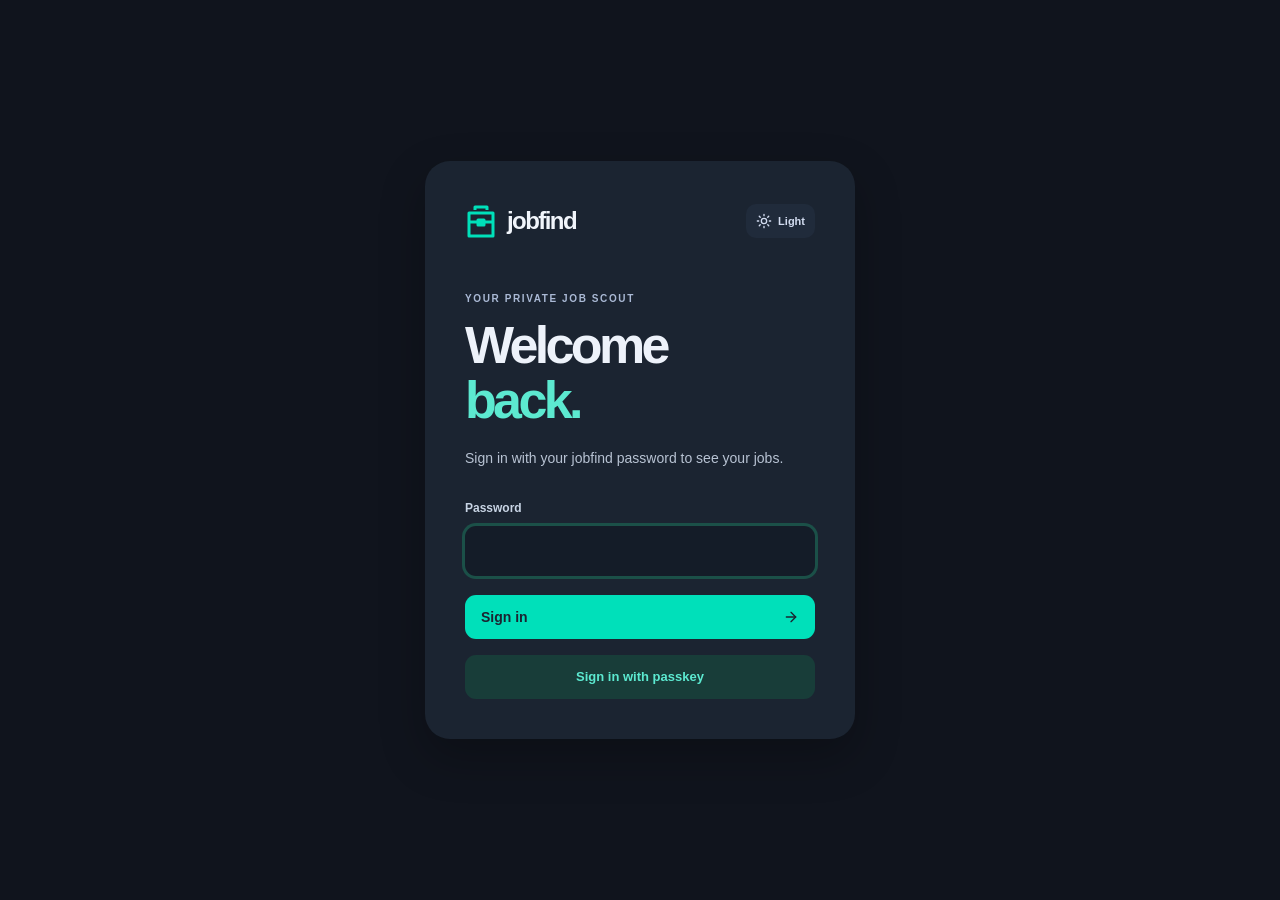
==== login.html @ 44ad1376 "Make passkey setup explicit, preserve autofill and surface errors" ====
<!doctype html>
<html lang="de" data-theme="dark">
<head><meta charset="utf-8"><meta name="viewport" content="width=device-width, initial-scale=1"><meta name="theme-color" content="#10141d"><meta name="robots" content="noindex,nofollow"><meta name="apple-mobile-web-app-title" content="jobfind"><title>jobfind · Anmelden</title><link rel="icon" href="/favicon.svg" type="image/svg+xml"><script src="/assets/i18n.js?v=4"></script><script src="/assets/theme.js?v=2"></script><link rel="stylesheet" href="/assets/styles.css"><link rel="stylesheet" href="/assets/local.css"><script defer src="/assets/login.js?v=2"></script></head>
<body class="login-page">
  <main class="login-card">
<div class="login-top"><div class="brand"><span class="brand-symbol" aria-hidden="true"></span><span class="brand-name">jobfind</span></div><button class="theme-toggle" type="button" data-theme-toggle aria-label="Helles Design einschalten" aria-pressed="true"><svg class="lucide-icon icon-moon" viewBox="0 0 24 24" aria-hidden="true"><path d="M20.985 12.486a9 9 0 1 1-9.473-9.472c.405-.022.617.46.402.803a6 6 0 0 0 8.268 8.268c.344-.215.825-.004.803.401"/></svg><svg class="lucide-icon icon-sun" viewBox="0 0 24 24" aria-hidden="true"><circle cx="12" cy="12" r="4"/><path d="M12 2v2M12 20v2m-7.07-17.07 1.41 1.41m11.32 11.32 1.41 1.41M2 12h2m16 0h2M6.34 17.66l-1.41 1.41m14.14-14.14-1.41 1.41"/></svg><span class="theme-label">Hell</span></button></div>
    <p class="eyebrow">DEIN PRIVATER JOB-SCOUT</p>
    <h1>Willkommen<br><em>zurück.</em></h1>
    <p class="login-intro">Melde dich mit deinem jobfind-Passwort an, um deine Stellen zu sehen.</p>
    <form action="/login" method="post">
      <label for="password">Passwort</label>
      <input id="password" name="password" type="password" autocomplete="current-password" required autofocus>
      <p id="login-error" class="login-error" role="alert" hidden>Das Passwort war nicht richtig.</p>
      <button class="button-primary" type="submit">Anmelden <svg class="lucide-icon" viewBox="0 0 24 24" aria-hidden="true"><path d="M5 12h14"/><path d="m12 5 7 7-7 7"/></svg></button>
    </form>
    <button id="passkey-login" class="button-secondary passkey-login" type="button" hidden>Mit Passkey anmelden</button>
    <p id="passkey-login-status" class="passkeys-status" role="status" aria-live="polite"></p>
    <script defer src="/assets/passkeys.js?v=2"></script>
  </main>
</body></html>
---- assets/styles.css ----
:root{
  color-scheme:light;
  --ink:#16243b;--muted:#647285;--subtle:#8996a5;
  --accent:#00e0ba;--accent-ink:#00e0ba;--accent-soft:#dcf8f2;--brand-ink:#011e58;
  --tag-purple:#91008d;--tag-pink:#ff3483;--tag-yellow:#ffcf00;
  --line:#e2e9eb;--paper:#f5f8f6;--white:#fff;
  font-family:-apple-system,BlinkMacSystemFont,"Segoe UI",sans-serif;
  font-synthesis:none;
}
*{box-sizing:border-box}
*,*::before,*::after{border:0!important}
html{scroll-behavior:smooth}
body{margin:0;background:var(--paper);color:var(--ink);-webkit-font-smoothing:antialiased}
body:not(.login-page){padding-top:78px}
button,input,select{font:inherit}
button{cursor:pointer}
a{color:inherit}
[hidden]{display:none!important}
.visually-hidden{position:absolute;width:1px;height:1px;padding:0;margin:-1px;overflow:hidden;clip:rect(0,0,0,0);white-space:nowrap;border:0}
:focus-visible{outline:3px solid var(--accent);outline-offset:3px}
.lucide-icon{display:block;width:20px;height:20px;flex:0 0 auto;fill:none;stroke:currentColor;stroke-width:2;stroke-linecap:round;stroke-linejoin:round}

.site-header{position:fixed;z-index:20;inset:0 0 auto;background:#fff;border-bottom:1px solid #eceef3}
.header-inner{width:min(100% - 48px,944px);height:78px;margin:auto;display:grid;grid-template-columns:1fr auto 1fr;align-items:center;gap:25px}
.brand{display:inline-flex;align-items:center;gap:10px;width:max-content;font-size:24px;letter-spacing:-.065em;font-weight:700;text-decoration:none;color:var(--brand-ink)}
.brand-symbol{display:block;width:32px;height:40px;flex:0 0 auto;background:var(--accent);-webkit-mask-image:url("/assets/brand-mark.svg");mask-image:url("/assets/brand-mark.svg");-webkit-mask-repeat:no-repeat;mask-repeat:no-repeat;-webkit-mask-size:contain;mask-size:contain;-webkit-mask-position:center;mask-position:center}
.top-nav{height:100%;display:flex;align-items:stretch;gap:33px}
.top-nav button{position:relative;appearance:none;display:flex;align-items:center;gap:6px;padding:2px 4px 0;background:transparent;color:#505967;font-size:14px;font-weight:620;white-space:nowrap;transition:color .18s}
.top-nav button::after{content:"";position:absolute;right:4px;bottom:0;left:4px;height:3px;background:var(--accent);transform:scaleX(0);transition:transform .18s}
.top-nav button:hover{color:var(--accent-ink)}
.top-nav button.active{color:var(--accent-ink)}
.top-nav button.active::after{transform:scaleX(1)}
.nav-count{min-width:18px;height:18px;padding:0 5px;border-radius:99px;background:var(--accent-soft);color:var(--accent-ink);display:grid;place-items:center;font-size:10px}
.header-job-count{align-self:center;margin-left:2px;padding:6px 10px;border-radius:99px;background:var(--accent-soft);color:var(--accent-ink);font-size:11px;font-weight:700;white-space:nowrap}
.header-actions{justify-self:end;display:flex;align-items:center;gap:16px}
.header-info-content{display:flex;align-items:center;gap:inherit}
.header-info-toggle{display:none;align-items:center;justify-content:center;width:44px;height:44px;padding:0;border-radius:12px;background:transparent;color:var(--muted);transition:transform .16s ease-out,background .18s}
.header-info-toggle:active{transform:scale(.97)}
@media(hover:hover) and (pointer:fine){.header-info-toggle:hover{background:var(--accent-soft);color:var(--accent-ink)}}
.header-updated{color:#758295;font-size:11px;font-weight:600;white-space:nowrap}
.header-actions form{margin:0}
.theme-toggle{appearance:none;display:inline-flex;align-items:center;justify-content:center;gap:6px;min-height:34px;padding:0 10px;border:1px solid var(--line);border-radius:10px;background:var(--white);color:#59667a;font-size:11px;font-weight:700;white-space:nowrap;cursor:pointer;transition:background .18s,border-color .18s,color .18s}
.theme-toggle:hover{background:#e0faf4;border-color:#83dacb;color:var(--accent-ink)}
.theme-toggle svg{width:16px;height:16px}
.theme-toggle .icon-sun{display:none}
[data-theme="dark"] .theme-toggle .icon-moon{display:none}
[data-theme="dark"] .theme-toggle .icon-sun{display:block}
.logout-button{appearance:none;border:0;background:transparent;color:#6f7b8d;font-size:11px;font-weight:650;cursor:pointer;padding:7px 0}
.logout-button:hover{color:var(--accent-ink)}
.logout-button:focus-visible{outline:2px solid var(--accent);outline-offset:3px;border-radius:2px}

.main-content{width:min(100% - 48px,944px);margin:auto;padding:32px 0 70px}
.search-section{margin-bottom:44px}
.saved-export{margin-top:18px;display:flex;align-items:center;flex-wrap:wrap;gap:10px 16px}
.saved-export button{min-height:44px;padding:10px 16px;background:var(--accent-soft);color:var(--ink);font-size:12px}
.saved-export button:disabled{opacity:.55;cursor:not-allowed}
.saved-export p{margin:0;color:var(--muted);font-size:12px;line-height:1.5;max-width:480px}
.search-line{display:flex;align-items:center;gap:16px}
.search-line .header-job-count{height:55px;flex:0 0 auto;display:inline-flex;align-items:center;justify-content:center;margin:0;padding:0 18px;border-radius:30px;background:var(--accent);color:#1b2431;font-size:16px}
.search-field{width:min(100%,540px);min-width:0;max-width:540px;flex:0 1 540px;height:55px;display:flex;align-items:center;gap:12px;background:#fff;border:1px solid #edf0f5;border-radius:30px;padding:0 19px 0 23px;transition:border-color .18s,box-shadow .18s}
.search-field:focus-within{border-color:#5ed7c1;box-shadow:0 0 0 3px #dbf8f2}
.search-field input{min-width:0;flex:1;border:0;outline:0;background:transparent;color:var(--ink);font-size:14px}
.search-field input::placeholder{color:#9aa3b0}
.search-field svg{width:19px;height:19px;stroke:#8b94a2}
.filter-panel{position:relative;z-index:5;flex:0 0 auto;margin-left:auto}
.filter-panel summary{height:52px;display:flex;align-items:center;justify-content:center;gap:9px;min-width:103px;padding:0 17px;list-style:none;background:#fff;border:1px solid #eef0f5;border-radius:28px;font-size:13px;font-weight:650;user-select:none;transition:border-color .18s,background .18s}
.filter-panel summary::-webkit-details-marker{display:none}
.filter-panel summary:hover{background:#effbf8;border-color:#b4e9df}
.filter-panel summary svg{width:16px;height:16px}
#filter-badge{width:7px;height:7px;border-radius:50%;background:var(--accent)}
.filter-content{position:absolute;right:0;top:62px;width:285px;display:grid;gap:14px;padding:20px;background:#fff;border:1px solid var(--line);border-radius:19px;box-shadow:0 18px 48px rgba(28,42,77,.12)}
.filter-content label{display:grid;gap:7px;color:#616c7b;font-size:11px;font-weight:690}
.filter-content select{height:40px;width:100%;padding:0 10px;background:#f8f9fc;border:1px solid #e5e8f0;border-radius:9px;color:var(--ink);font-size:13px}
.run-note{margin:16px 0 0;color:#a36d3d;font-size:12px;line-height:1.5}

.jobs-grid{display:grid;grid-template-columns:repeat(2,minmax(0,1fr));gap:22px}
@media(min-width:1500px){.header-inner{width:min(100% - 64px,1428px)}.main-content{width:min(100% - 64px,1428px)}.jobs-grid{grid-template-columns:repeat(3,minmax(0,1fr))}}
.job-card{display:flex;flex-direction:column;min-width:0;min-height:415px;padding:28px 29px 25px;background:#fff;border:1px solid #f0f1f5;border-radius:24px;box-shadow:0 2px 5px rgba(45,57,83,.015);cursor:pointer;transition:transform .18s,box-shadow .18s,background-color .18s,border-color .18s}
.job-card:hover{transform:translateY(-2px);border-color:#dfe5f2;box-shadow:0 12px 34px rgba(45,58,92,.07)}
.card-top{display:flex;align-items:center;gap:13px;min-width:0}
.company-mark{width:76px;height:48px;flex:0 0 auto;display:grid;place-items:center;overflow:visible;padding:0;border:0;border-radius:0;background:transparent}
.company-mark img{display:block;width:auto;height:auto;max-width:48px;max-height:40px;object-fit:contain}
.company-mark[data-logo-shape="wide"] img{max-width:72px;max-height:32px}
.company-mark[data-logo-shape="tall"] img{max-width:34px;max-height:42px}
.company-mark[data-logo-mode="alpha"] img{filter:url(#logo-neon-alpha)}
.company-mark[data-logo-mode="dark"] img{filter:url(#logo-neon-dark)}
.company-mark[data-logo-mode="light"] img{filter:url(#logo-neon-light)}
.company-mark[data-logo-mode="tone"] img{filter:url(#logo-neon-tone)}
.company-mark img.logo-dark{display:none}
[data-theme="dark"] .company-mark img.logo-light{display:none}
[data-theme="dark"] .company-mark img.logo-dark{display:block}
.company-mark.is-fallback{padding:0;border-color:transparent;background:transparent;color:var(--accent)}
.company-mark.is-fallback svg{width:25px;height:25px;stroke-width:1.6}
.company-identity{min-width:0;flex:1}
.company-name{margin:0 0 4px;color:#2c3542;font-size:15px;font-weight:690;white-space:nowrap;overflow:hidden;text-overflow:ellipsis}
.company-location{margin:0;color:#87909e;font-size:12px;white-space:nowrap;overflow:hidden;text-overflow:ellipsis}
.save-button{align-self:start;width:35px;height:35px;flex:0 0 auto;display:grid;place-items:center;border:0;border-radius:9px;background:transparent;color:#929aa7;transition:color .18s,background .18s}
.save-button:hover{color:var(--accent-ink);background:#dbf9f2}
.save-button.is-saved{color:var(--accent)}
.save-button svg{width:19px;height:19px;stroke-width:1.8}
.save-button.is-saved svg{fill:var(--accent)}
.card-actions{display:flex;align-self:start;gap:2px;flex:0 0 auto}
.card-top{column-gap:10px}
.card-top .company-mark{width:48px}
.card-top .company-mark[data-logo-shape="wide"] img{max-width:48px}
.card-actions .save-button{width:36px;height:40px}
.save-button.delete-button:hover{color:#b42335;background:#fdecef}
.card-actions button:disabled{opacity:.5;cursor:not-allowed}
.offline-state{margin:0 0 20px;padding:11px 15px;border:1px solid var(--line);border-radius:12px;background:var(--white);color:var(--muted);font-size:12px;line-height:1.5}
.offline-state.is-offline{border-color:var(--accent);color:var(--ink)}
.is-offline a[target="_blank"]{opacity:.55;cursor:not-allowed;text-decoration:none}
.is-offline .dialog-actions button:disabled,.is-offline .dialog-save:disabled{opacity:.5;cursor:not-allowed}
.deletion-notice{position:fixed;z-index:30;bottom:20px;left:50%;transform:translateX(-50%);width:min(600px,calc(100% - 32px));display:flex;align-items:center;gap:16px;padding:16px 20px;border-radius:16px;background:var(--white);color:var(--ink);box-shadow:0 8px 40px #0003}
.deletion-notice p{margin:0;flex:1;min-width:0;font-size:13px;line-height:1.5;overflow-wrap:anywhere}
.deletion-notice button{flex:0 0 auto;min-height:44px;padding:0 12px;border-radius:10px;background:var(--accent);color:#1b2431;font-size:13px;font-weight:700}
.deletion-notice button:disabled{opacity:.5;cursor:wait}
body:has(.deletion-notice:not([hidden])) .main-content{padding-bottom:180px}
[data-theme="dark"] .save-button.delete-button:hover{color:#ffafa6;background:#4b2630}
@media(pointer:coarse){.card-actions .save-button{width:44px;height:44px}}
.feedback-dialog{width:min(540px,calc(100% - 28px));padding:28px;background:var(--white)}
.feedback-eyebrow{margin:0 0 10px;font-size:12px;color:var(--muted)}
.feedback-dialog h2{margin:0 0 10px;font-size:28px;letter-spacing:-.03em}
.feedback-job{margin:0 0 12px;color:var(--ink);font-size:14px;line-height:1.5;overflow-wrap:anywhere}
#feedback-description{color:var(--muted);font-size:14px;line-height:1.6;margin:0 0 24px}
.feedback-reasons{display:flex;flex-wrap:wrap;gap:8px;padding:0;margin:0 0 24px}
.feedback-reasons legend{margin-bottom:12px;font-size:13px;font-weight:700}
.feedback-reasons legend span,.feedback-note-label span{font-weight:400;color:var(--muted)}
.feedback-reasons label{position:relative;cursor:pointer}
.feedback-reasons input{position:absolute;opacity:0;width:1px;height:1px}
.feedback-reasons label span{display:flex;align-items:center;min-height:40px;padding:8px 13px;border-radius:99px;background:var(--paper);color:var(--ink);font-size:13px}
.feedback-reasons input:checked+span{background:var(--accent);color:#1b2431;font-weight:700}
.feedback-reasons input:focus-visible+span{outline:3px solid var(--accent);outline-offset:3px}
.feedback-note-label{display:flex;justify-content:space-between;gap:8px;font-size:13px;margin-bottom:10px}
#feedback-note{display:block;width:100%;resize:vertical;min-height:90px;max-height:220px;padding:13px;border-radius:12px;background:var(--paper);color:var(--ink);font:inherit;font-size:14px;line-height:1.5}
#feedback-note::placeholder{color:var(--muted)}
.feedback-actions{display:flex;justify-content:flex-end;flex-wrap:wrap;gap:10px;margin-top:24px}
.feedback-actions button:disabled{opacity:.5;cursor:wait}
.feedback-error{color:var(--tag-pink);font-size:13px;line-height:1.5}
@media(max-width:430px){.feedback-dialog{padding:22px}.feedback-actions>*{flex:1 1 auto}.card-top{flex-wrap:wrap}.card-top .company-identity{flex-basis:calc(100% - 60px)}.card-actions{margin-left:auto}}
.card-title{min-height:2.44em;margin:29px 0 12px;color:#242c39;font-size:22px;line-height:1.22;letter-spacing:-.045em;font-weight:705;overflow-wrap:anywhere}
.match-line{display:flex;align-items:center;gap:7px;margin:0 0 15px;color:var(--accent-ink);font-size:13px;font-weight:700}
.match-symbol{display:inline-flex;align-items:center}
.match-symbol svg{width:16px;height:16px}
.card-chips{display:flex;flex-wrap:wrap;gap:7px;margin-bottom:16px}
.chip{display:inline-flex;align-items:center;max-width:100%;min-height:25px;padding:4px 9px;border-radius:99px;background:#eef0f3;color:#6e7682;font-size:11px;line-height:1.2;font-weight:590;overflow-wrap:anywhere}
.chip.priority{background:var(--tag-purple);color:#fff}
.chip.flexible{background:var(--tag-pink);color:#fff}
.chip.caution{background:var(--tag-yellow);color:#1b2431}
.card-fit{margin:6px 0 18px;color:#5e6876;font-size:14px;line-height:1.7;white-space:pre-wrap;overflow-wrap:anywhere}
.card-bottom{display:flex;align-items:center;gap:13px;margin-top:auto;padding-top:13px}
.card-cta{display:inline-flex;align-items:center;justify-content:center;gap:7px;min-height:42px;padding:0 17px;border-radius:24px;background:var(--accent);color:#1b2431;font-size:12px;font-weight:700;text-decoration:none;white-space:nowrap;transition:background .18s,transform .18s}
.card-cta svg{width:14px;height:14px}
.card-cta:hover{background:#00c5a4;transform:translateY(-1px)}
.detail-button{padding:8px 2px;border:0;background:transparent;color:var(--accent-ink);font-size:12px;font-weight:680}
.detail-button:hover{text-decoration:underline;text-underline-offset:3px}
.card-date{margin-left:auto;color:#8d96a2;font-size:11px;white-space:nowrap}
.empty-state{padding:80px 20px;text-align:center;background:#fff;border:1px solid #edf0f5;border-radius:22px}
.empty-symbol{display:flex;justify-content:center;margin-bottom:13px;color:var(--accent-ink)}
.empty-symbol svg{width:32px;height:32px}
.empty-state h2{margin:0 0 8px;font-size:23px;letter-spacing:-.04em}
.empty-state p{margin:0;color:var(--muted);font-size:13px}

dialog{width:min(1120px,calc(100% - 28px));max-height:calc(100vh - 24px);max-height:calc(100dvh - 24px);overflow-y:auto;padding:0;background:#fff;color:var(--ink);border:1px solid #e2e7f0;border-radius:24px;box-shadow:0 30px 90px rgba(21,31,62,.23)}
dialog::backdrop{background:rgba(24,33,57,.45);backdrop-filter:blur(3px)}
.dialog-topbar{position:sticky;top:0;z-index:1;display:flex;justify-content:flex-end;gap:8px;min-height:50px;padding:14px 18px 0;background:#fff}
.dialog-topbar form{margin:0}
.dialog-topbar .save-button{align-self:auto;width:36px;height:36px;flex:0 0 auto;border-radius:999px}
.dialog-topbar .save-button:focus-visible{outline:0;background:#edf0f3}
.dialog-close{width:36px;height:36px;display:grid;place-items:center;padding:0;border:0;border-radius:999px;background:transparent;color:#626b79;cursor:pointer}
.dialog-close:hover,.dialog-close:focus-visible{outline:0;background:#edf0f3}
.dialog-close svg{width:18px;height:18px}
.dialog-content{padding:6px 36px 28px}
.dialog-content h2{margin:0 0 8px;font-size:34px;line-height:1.15;letter-spacing:-.05em;overflow-wrap:anywhere}
.dialog-company{margin:0 0 16px;color:#6f7987;font-size:16px}
.dialog-meta{display:flex;flex-wrap:wrap;gap:7px;margin-bottom:10px}
.dialog-sections{display:grid;grid-template-columns:repeat(2,minmax(0,1fr));column-gap:32px}
.dialog-section-column{min-width:0}
.dialog-section{min-width:0;padding:14px 0;border-top:1px solid var(--line)}
.dialog-section h3{margin:0 0 9px;color:var(--accent-ink);font-size:11px;font-weight:740;letter-spacing:.07em;text-transform:uppercase}
.dialog-section p{margin:0;color:#4b5665;font-size:14px;line-height:1.65;white-space:pre-wrap}
.company-profile{margin:16px 0 12px;padding:20px 22px;border-radius:16px;background:var(--paper)}
.company-profile h4{margin:16px 0 6px;color:var(--ink);font-size:13px;font-weight:700}
.company-profile-source{display:inline-flex;align-items:center;gap:6px;max-width:100%;margin-top:14px;color:var(--muted);font-size:12px;line-height:1.5;text-underline-offset:3px}
.company-profile-source svg{width:13px;height:13px}
.company-profile-source:hover{color:var(--accent-ink)}
.company-profile .company-profile-pending{color:var(--muted)}
.dialog-actions{display:flex;flex-wrap:wrap;gap:9px;padding-top:16px;border-top:1px solid var(--line)}
.dialog-actions .button-primary,.dialog-actions .button-secondary{border-radius:999px}
.button-primary,.button-secondary{display:inline-flex;align-items:center;justify-content:center;gap:8px;min-height:44px;padding:0 16px;border-radius:11px;font-size:13px;font-weight:690;text-decoration:none}
.button-primary svg{width:16px;height:16px}
.button-primary{border:1px solid var(--accent);background:var(--accent);color:#1b2431}.button-primary:hover{background:#00c5a4}
.button-secondary{border:1px solid #a6e8dc;background:#fff;color:var(--accent-ink)}.button-secondary:hover{background:#e8faf6}

.login-page{min-height:100vh;display:grid;place-items:center;padding:24px;background:var(--paper)}
.login-card{width:min(100%,430px);padding:40px;background:#fff;border:1px solid var(--line);border-radius:25px;box-shadow:0 18px 45px rgba(40,52,92,.07)}
.login-top{display:flex;align-items:center;justify-content:space-between;gap:12px;margin-bottom:52px}
.login-card .brand{margin:0}
.login-card .eyebrow{margin:0 0 14px;color:#8090ad;font-size:10px;font-weight:760;letter-spacing:.16em}
.login-card h1{margin:0;font-size:52px;line-height:1.05;letter-spacing:-.07em}
.login-card h1 em{color:var(--accent-ink);font-style:normal}
.login-intro{margin:20px 0 31px;color:var(--muted);font-size:14px;line-height:1.6}
.login-card form{display:grid;gap:11px}
.login-card label{font-size:12px;font-weight:690;color:#586374}
.login-card input{height:50px;padding:0 14px;border:1px solid #dfe5f0;border-radius:11px;background:#fafbfe;color:var(--ink);outline:0}
.login-card input:focus{border-color:#5ed7c1;box-shadow:0 0 0 3px #dbf8f2}
.login-card .button-primary{width:100%;justify-content:space-between;margin-top:8px;font-size:14px}
.login-error{margin:0;color:#a43e32;font-size:12px}
.passkey-login{width:100%;margin-top:16px}
.passkeys-dialog{width:min(520px,calc(100% - 28px));padding:26px;background:var(--white)}
.passkeys-heading{display:flex;align-items:center;justify-content:space-between;gap:12px}
.passkeys-heading h2{margin:0;font-size:24px;letter-spacing:-.03em}
.passkeys-dialog p{font-size:14px;line-height:1.6;color:var(--muted)}
.passkeys-dialog form{display:grid;gap:10px;margin-top:20px}
.passkeys-confirmation-fields{display:grid;gap:10px}
.passkeys-dialog label{font-size:12px;font-weight:650}
.passkeys-dialog input{width:100%;min-height:44px;padding:10px 12px;border-radius:10px;background:var(--paper);color:var(--ink);font-size:16px}
.passkeys-list{list-style:none;padding:0;display:grid;gap:12px}
.passkeys-list li{display:flex;align-items:center;justify-content:space-between;gap:12px;font-size:14px;overflow-wrap:anywhere}
.passkeys-status{font-size:12px;line-height:1.5;color:var(--muted)}
.passkeys-status:empty{display:none}
.passkeys-status.has-error{padding:12px;border-radius:10px;background:#fdecef;color:#9b2335}
[data-theme="dark"] .passkeys-status.has-error{background:#4c2029;color:#ffafa6}
.passkeys-dialog button:disabled,.passkey-login:disabled{opacity:.55;cursor:not-allowed}

:root[data-theme="dark"]{
  color-scheme:dark;
  --ink:#edf2fa;--muted:#b8c3d3;--subtle:#9eacc0;
  --accent:#00e0ba;--accent-ink:#5ce9d0;--accent-soft:#173d39;--brand-ink:#f1f5fb;
  --line:#354153;--paper:#10141d;--white:#1d2634;
}
[data-theme="dark"] .site-header{background:#171e29;border-bottom-color:#2b3545}
[data-theme="dark"] .top-nav button{color:#b7c3d3}
[data-theme="dark"] .top-nav button:hover,[data-theme="dark"] .top-nav button.active{color:var(--accent-ink)}
[data-theme="dark"] .nav-count{background:var(--accent-soft);color:var(--accent-ink)}
[data-theme="dark"] .header-updated{color:#aebdd0}
[data-theme="dark"] .theme-toggle{background:#202b3b;border-color:#3a495e;color:#d2dcf0}
[data-theme="dark"] .theme-toggle:hover{background:#1d4943;border-color:#2d8074;color:var(--accent-ink)}
[data-theme="dark"] .logout-button{color:#aebdd0}
[data-theme="dark"] .logout-button:hover{color:var(--accent-ink)}
[data-theme="dark"] .search-field,[data-theme="dark"] .filter-panel summary,[data-theme="dark"] .filter-content{background:#1d2634;border-color:#344153}
[data-theme="dark"] .search-field:focus-within{border-color:#2fbfa4;box-shadow:0 0 0 3px #17443e}
[data-theme="dark"] .search-field input::placeholder{color:#94a1b4}
[data-theme="dark"] .search-field svg{stroke:#aab8cb}
[data-theme="dark"] .filter-panel summary:hover{background:#283447;border-color:#526683}
[data-theme="dark"] .filter-content{box-shadow:0 20px 50px rgba(0,0,0,.35)}
[data-theme="dark"] .filter-content label{color:#c2ccdb}
[data-theme="dark"] .filter-content select{background:#151d29;border-color:#3a485d;color:var(--ink)}
[data-theme="dark"] .run-note{color:#e6b47d}
[data-theme="dark"] .job-card{background:#1b2431;border-color:#303d50;box-shadow:0 2px 8px rgba(0,0,0,.12)}
[data-theme="dark"] .job-card:hover{background:#111a26;border-color:#506383;box-shadow:0 13px 35px rgba(0,0,0,.24)}
[data-theme="dark"] .company-name,[data-theme="dark"] .card-title{color:#f0f4fb}
[data-theme="dark"] .company-location{color:#a5b2c3}
[data-theme="dark"] .save-button{color:#a5b3c6}
[data-theme="dark"] .save-button:hover{color:var(--accent-ink);background:#1d4943}
[data-theme="dark"] .save-button.is-saved{color:var(--accent)}
[data-theme="dark"] .chip{background:#303b4c;color:#d1dae7}
[data-theme="dark"] .chip.priority{background:var(--tag-purple);color:#fff}
[data-theme="dark"] .chip.flexible{background:var(--tag-pink);color:#fff}
[data-theme="dark"] .chip.caution{background:var(--tag-yellow);color:#1b2431}
[data-theme="dark"] .card-fit{color:#c6d0dd}
[data-theme="dark"] .card-cta,[data-theme="dark"] .button-primary{background:var(--accent);border-color:var(--accent);color:#1b2431}
[data-theme="dark"] .card-cta:hover,[data-theme="dark"] .button-primary:hover{background:#00c5a4}
[data-theme="dark"] .detail-button{color:var(--accent-ink)}
[data-theme="dark"] .card-date{color:#a1afc0}
[data-theme="dark"] .empty-state{background:#1b2431;border-color:#303d50}
[data-theme="dark"] .empty-symbol{color:var(--accent-ink)}
[data-theme="dark"] dialog{background:#1b2431;border-color:#44526a;box-shadow:0 30px 90px rgba(0,0,0,.55)}
[data-theme="dark"] dialog::backdrop{background:rgba(3,7,15,.72)}
[data-theme="dark"] .dialog-topbar{background:#1b2431}
[data-theme="dark"] .dialog-topbar .save-button:focus-visible{background:#293648}
[data-theme="dark"] .dialog-close{color:#d9e2ee}
[data-theme="dark"] .dialog-close:hover,[data-theme="dark"] .dialog-close:focus-visible{background:#293648}
[data-theme="dark"] .dialog-company{color:#b6c3d3}
[data-theme="dark"] .dialog-section h3{color:var(--accent-ink)}
[data-theme="dark"] .dialog-section p{color:#d2dce8}
[data-theme="dark"] .button-secondary{background:#183d39;border-color:#2d746b;color:var(--accent-ink)}
[data-theme="dark"] .button-secondary:hover{background:#245149}
[data-theme="dark"] .login-card{background:#1b2431;border-color:#354153;box-shadow:0 18px 45px rgba(0,0,0,.25)}
[data-theme="dark"] .login-card .eyebrow{color:#aab9d5}
[data-theme="dark"] .login-card label{color:#c8d4e4}
[data-theme="dark"] .login-card input{background:#141c28;border-color:#3d4b60;color:var(--ink)}
[data-theme="dark"] .login-card input:focus{border-color:#28c6a6;box-shadow:0 0 0 3px #1b5048}
[data-theme="dark"] .login-error{color:#ffafa6}

@media(max-width:1100px){.dialog-sections{grid-template-columns:1fr}}
@media(max-width:800px){.header-inner{grid-template-columns:auto minmax(0,1fr) auto;gap:15px}.top-nav{justify-self:center;gap:20px}.jobs-grid{gap:16px}.job-card{padding:23px;min-height:425px}.card-title{font-size:20px}}
@media(max-width:900px){.top-nav{gap:12px}.header-actions{gap:10px}.header-updated{font-size:10px}.theme-toggle{width:34px;min-width:34px;padding:0}.theme-toggle .theme-label{display:none}}
@media(max-width:650px){.header-inner{position:relative;width:min(100% - 24px,1150px);height:72px;grid-template-columns:auto minmax(0,1fr) 44px;grid-template-rows:auto;gap:6px}.brand{align-self:center;margin:0;gap:6px;font-size:20px}.brand-symbol{width:24px;height:30px}.header-actions{position:relative;gap:0}.header-info-toggle{display:inline-flex}.header-info-content{display:none;position:absolute;top:calc(100% + 8px);right:0;width:220px;max-width:calc(100vw - 24px);padding:14px;gap:8px;background:var(--white);border-radius:16px;box-shadow:0 12px 36px rgba(28,42,77,.18)}.header-actions.is-open .header-info-content{display:grid}.header-actions .header-updated{padding:5px 8px 9px;font-size:12px;white-space:normal;line-height:1.5}.header-actions .theme-toggle{width:100%;min-height:44px;padding:0 12px;justify-content:flex-start;font-size:13px}.header-actions .theme-label{display:inline}.header-actions .logout-button{width:100%;min-height:44px;padding:0 12px;text-align:left;font-size:13px}.top-nav{width:auto;min-width:0;justify-self:end;gap:4px;overflow-x:auto;scrollbar-width:none}.top-nav::-webkit-scrollbar{display:none}.top-nav button{min-width:44px;min-height:44px;flex:0 0 auto;justify-content:center;gap:4px;font-size:12px}.top-nav button::after{bottom:0;height:2px}.header-job-count{margin-left:auto;padding:5px 8px;font-size:10px}.main-content{width:min(100% - 36px,1110px);padding:29px 0 60px}.search-line{gap:10px}.search-field{height:49px;padding:0 14px 0 17px}.search-field input{font-size:12px}.filter-panel summary{position:relative;display:grid;place-items:center;width:49px;height:49px;min-width:49px;padding:0;gap:0}.filter-label{display:none}.filter-panel summary svg{width:19px;height:19px}.filter-panel #filter-badge{position:absolute;top:8px;right:8px}.filter-content{width:min(290px,calc(100vw - 36px))}.results-heading{display:block;margin:22px 0 18px}.summary-line{font-size:12px}.run-note{text-align:left;margin-top:8px}.jobs-grid{grid-template-columns:1fr;gap:14px}.job-card{min-height:0;padding:22px 21px 20px}.card-title{margin-top:25px}.dialog-content{padding:6px 22px 26px}.dialog-content h2{font-size:29px}.dialog-actions>*{flex:1 1 auto}}
@media(max-width:650px){body:not(.login-page){padding-top:72px}}
@media(max-width:650px){.main-content{padding-top:18px}}
@media(max-width:650px){.search-line .header-job-count{height:49px;padding:0 12px;font-size:14px}}
@media(max-width:390px){.top-nav{gap:2px}.top-nav button{font-size:11px}.card-bottom{gap:8px}.card-cta{padding:0 13px}.card-date{font-size:10px}.login-card{padding:30px 25px}.login-card h1{font-size:47px}}
@media(max-width:350px){.brand-name{display:none}}
@media(prefers-reduced-motion:reduce){html{scroll-behavior:auto}*,*::before,*::after{animation-duration:.01ms!important;transition-duration:.01ms!important}}
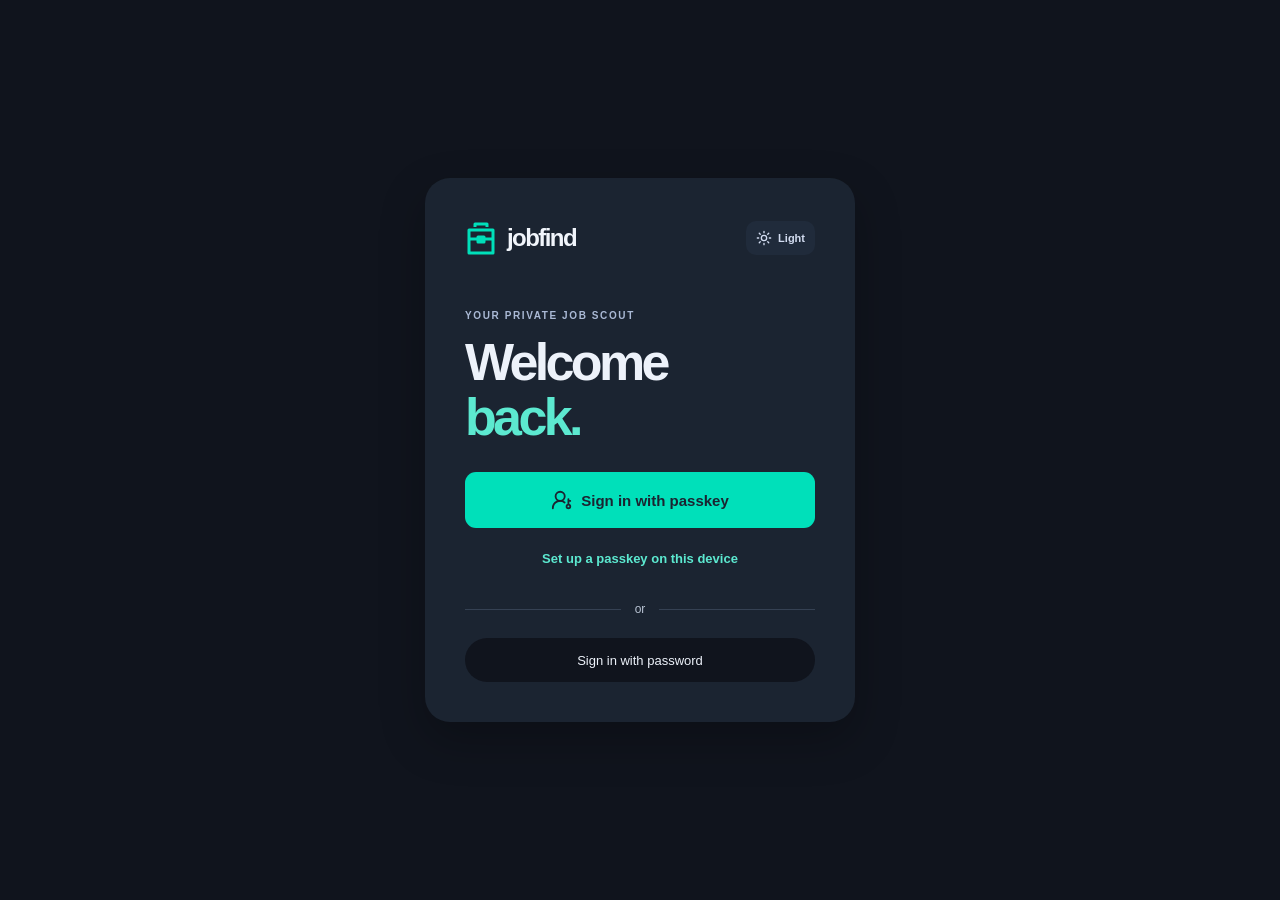
==== commit 7a533080: "Align section URLs, application review controls and passkey login" ====
--- a/login.html
+++ b/login.html
@@ -1,20 +1,35 @@
 <!doctype html>
 <html lang="de" data-theme="dark">
-<head><meta charset="utf-8"><meta name="viewport" content="width=device-width, initial-scale=1"><meta name="theme-color" content="#10141d"><meta name="robots" content="noindex,nofollow"><meta name="apple-mobile-web-app-title" content="jobfind"><title>jobfind · Anmelden</title><link rel="icon" href="/favicon.svg" type="image/svg+xml"><script src="/assets/i18n.js?v=4"></script><script src="/assets/theme.js?v=2"></script><link rel="stylesheet" href="/assets/styles.css"><link rel="stylesheet" href="/assets/local.css"><script defer src="/assets/login.js?v=2"></script></head>
+<head><meta charset="utf-8"><meta name="viewport" content="width=device-width, initial-scale=1"><meta name="theme-color" content="#10141d"><meta name="robots" content="noindex,nofollow"><meta name="apple-mobile-web-app-title" content="jobfind"><title>jobfind · Anmelden</title><link rel="icon" href="/favicon.svg" type="image/svg+xml"><script src="/assets/i18n.js?v=12"></script><script src="/assets/theme.js?v=2"></script><link rel="stylesheet" href="/assets/styles.css?v=28"><link rel="stylesheet" href="/assets/local.css"><script defer src="/assets/login.js?v=4"></script></head>
 <body class="login-page">
   <main class="login-card">
 <div class="login-top"><div class="brand"><span class="brand-symbol" aria-hidden="true"></span><span class="brand-name">jobfind</span></div><button class="theme-toggle" type="button" data-theme-toggle aria-label="Helles Design einschalten" aria-pressed="true"><svg class="lucide-icon icon-moon" viewBox="0 0 24 24" aria-hidden="true"><path d="M20.985 12.486a9 9 0 1 1-9.473-9.472c.405-.022.617.46.402.803a6 6 0 0 0 8.268 8.268c.344-.215.825-.004.803.401"/></svg><svg class="lucide-icon icon-sun" viewBox="0 0 24 24" aria-hidden="true"><circle cx="12" cy="12" r="4"/><path d="M12 2v2M12 20v2m-7.07-17.07 1.41 1.41m11.32 11.32 1.41 1.41M2 12h2m16 0h2M6.34 17.66l-1.41 1.41m14.14-14.14-1.41 1.41"/></svg><span class="theme-label">Hell</span></button></div>
     <p class="eyebrow">DEIN PRIVATER JOB-SCOUT</p>
     <h1>Willkommen<br><em>zurück.</em></h1>
-    <p class="login-intro">Melde dich mit deinem jobfind-Passwort an, um deine Stellen zu sehen.</p>
-    <form action="/login" method="post">
+    <button id="passkey-login" class="button-primary passkey-login" type="button" hidden>
+      <svg class="lucide-icon" viewBox="0 0 24 24" aria-hidden="true"><circle cx="10" cy="8" r="5"/><path d="M2 21a8 8 0 0 1 12.87-6.35M19 11v6M19 13h2M19 17a2 2 0 1 0 0 4 2 2 0 0 0 0-4Z"/></svg>
+      <span>Mit Passkey anmelden</span>
+    </button>
+    <button id="passkey-setup" class="passkey-setup" type="button" hidden>Passkey auf diesem Gerät einrichten</button>
+    <p id="passkey-login-status" class="passkeys-status" role="status" aria-live="polite"></p>
+    <a id="passkey-continue" class="passkey-continue" href="/" hidden>Weiter zu Jobfind</a>
+    <div class="login-divider" id="login-divider" aria-hidden="true" hidden><span>oder</span></div>
+    <details class="password-login" id="password-login" open>
+    <summary>Mit Passwort anmelden</summary>
+    <form id="login-form" action="/login" method="post">
+      <input id="login-next" name="next" type="hidden" value="/">
+      <p class="login-intro">Melde dich mit deinem jobfind-Passwort an, um deine Stellen zu sehen.</p>
       <label for="password">Passwort</label>
-      <input id="password" name="password" type="password" autocomplete="current-password" required autofocus>
+      <div class="login-password-field">
+        <input id="password" name="password" type="password" autocomplete="current-password" required>
+        <button id="password-toggle" class="password-toggle" type="button" aria-label="Passwort anzeigen" aria-pressed="false">
+          <svg class="lucide-icon" viewBox="0 0 24 24" aria-hidden="true"><path d="M2 12s3.5-7 10-7 10 7 10 7-3.5 7-10 7-10-7z"/><circle cx="12" cy="12" r="3"/></svg>
+        </button>
+      </div>
       <p id="login-error" class="login-error" role="alert" hidden>Das Passwort war nicht richtig.</p>
-      <button class="button-primary" type="submit">Anmelden <svg class="lucide-icon" viewBox="0 0 24 24" aria-hidden="true"><path d="M5 12h14"/><path d="m12 5 7 7-7 7"/></svg></button>
+      <button id="login-submit" class="button-primary" type="submit">Anmelden <svg class="lucide-icon" viewBox="0 0 24 24" aria-hidden="true"><path d="M5 12h14"/><path d="m12 5 7 7-7 7"/></svg></button>
     </form>
-    <button id="passkey-login" class="button-secondary passkey-login" type="button" hidden>Mit Passkey anmelden</button>
-    <p id="passkey-login-status" class="passkeys-status" role="status" aria-live="polite"></p>
-    <script defer src="/assets/passkeys.js?v=2"></script>
+    </details>
+    <script defer src="/assets/passkeys.js?v=3"></script>
   </main>
 </body></html>
--- a/assets/styles.css
+++ b/assets/styles.css
@@ -49,12 +49,92 @@
 .logout-button:hover{color:var(--accent-ink)}
 .logout-button:focus-visible{outline:2px solid var(--accent);outline-offset:3px;border-radius:2px}
 
+.applications-header .search-line{display:grid;grid-template-columns:minmax(0,1fr) auto minmax(0,1fr);align-items:center;gap:16px;margin-bottom:0}
+.applications-header .header-job-count{gap:6px;font-variant-numeric:tabular-nums}
+.applications-overview{grid-column:1;grid-row:1;display:flex;align-items:center;gap:12px;min-width:0;flex-wrap:wrap}
+.applications-header .applications-count{justify-self:start}
+.applications-header .applications-filters{grid-column:2;grid-row:1;justify-self:center}
+.applications-tools{grid-column:3;grid-row:1;justify-self:end;display:flex;align-items:center;width:min(300px,100%);min-width:0}
+.applications-header .search-field{flex:1 1 280px;width:100%;max-width:300px}
+.applications-sync{display:inline-flex;align-items:center;justify-content:center;gap:10px;min-height:55px;padding:10px 16px;border-radius:999px;background:var(--white);color:var(--ink);text-align:left;white-space:nowrap}
+.applications-sync-copy{display:grid;gap:3px}
+.applications-sync-label{font-size:10px;font-weight:650;color:var(--muted)}
+.applications-sync-date{font-size:12px;font-weight:650;font-variant-numeric:tabular-nums}
+.applications-sync:disabled{opacity:.65;cursor:default}
+.application-form-actions{display:flex;align-items:center;gap:10px;flex-wrap:wrap}
+.application-form-actions button{min-height:44px;font-size:13px;padding:10px 16px}
+.applications-filters{display:flex;width:max-content;max-width:100%;height:55px;overflow-x:auto;gap:3px;padding:4px;background:var(--white);border-radius:999px}
+.applications-filters button{min-width:82px;min-height:44px;padding:8px 22px;border-radius:999px;background:transparent;color:var(--muted);font-size:13px;white-space:nowrap}
+.applications-filters button.active{background:var(--accent);color:#1b2431;font-weight:650}
+@media(hover:hover) and (pointer:fine){.applications-filters button:not(.active):hover{background:var(--accent-soft);color:var(--ink)}}
+@media(max-width:1200px){.applications-header .search-line{grid-template-columns:minmax(0,1fr) minmax(180px,300px);gap:16px}.applications-overview{grid-column:1;grid-row:2}.applications-header .applications-filters{grid-column:1/-1;grid-row:1}.applications-tools{grid-column:2;grid-row:2}}
+@media(max-width:760px){.applications-header .search-line{grid-template-columns:minmax(0,1fr)}.applications-overview{grid-column:1;grid-row:2;justify-content:space-between}.applications-tools{grid-column:1;grid-row:3;width:100%}.applications-header .search-field{max-width:none}.applications-sync{min-height:49px;padding:8px 14px}}
+@media(max-width:650px){.applications-header .search-line{gap:12px 10px}.applications-header .applications-filters{height:52px}}
+.applications-notice{color:var(--muted);font-size:12px;line-height:1.6;margin:12px 0 22px}
+.applications-header .applications-notice{margin:14px 0 0}
+.applications-notice:empty{display:none}
+.applications-list{display:grid;gap:10px}
+.application-row{display:grid;grid-template-columns:112px minmax(0,1fr) 125px 110px 88px;align-items:center;gap:20px;width:100%;padding:22px 24px;border-radius:20px;background:var(--white);color:var(--ink);text-align:left;cursor:pointer;transition:transform .18s ease-out,box-shadow .18s ease-out}
+.application-title-button{padding:0;background:transparent;color:inherit;font:inherit;text-align:left;cursor:pointer}
+.application-review-button{min-height:44px;min-width:88px;padding:10px 16px;border-radius:999px;background:var(--accent-soft);color:var(--accent-ink);font-size:12px;font-weight:700;justify-self:end}
+.application-open-button{display:grid;place-items:center;justify-self:end;min-width:44px;min-height:44px;background:transparent;color:var(--muted);border-radius:999px}
+.application-row .company-mark{width:112px;height:56px;min-width:0;max-width:100%;overflow:hidden}
+.application-row .company-mark img{max-width:100%;max-height:48px}
+.application-row .company-mark[data-logo-shape="wide"] img{max-width:100%;max-height:40px}
+.application-identity{display:grid;gap:5px;min-width:0}
+.application-company{color:var(--muted);font-size:12px;font-weight:600}
+.application-title{font-size:16px;line-height:1.4;font-weight:650;overflow-wrap:anywhere}
+.application-context{color:var(--muted);font-size:12px;line-height:1.6}
+.application-status{--status-bg:#b85000;display:inline-flex;align-items:center;justify-self:start;padding:8px 12px;border-radius:999px;background:var(--status-bg);color:#fff;font-size:11px;font-weight:700;line-height:1.35}
+.application-status[data-status="submitted"]{--status-bg:#0872c6}
+.application-status[data-status="reviewing"]{--status-bg:#986f00}
+.application-status[data-status="interview"]{--status-bg:var(--tag-purple);--status-ink:#fff}
+.application-status[data-status="offer"]{--status-bg:#008067}
+.application-status[data-status="rejected"]{--status-bg:#e51568}
+.application-status[data-status="withdrawn"]{--status-bg:#5b7088}
+.application-status[data-status="delivery_failed"]{--status-bg:#b85000}
+.application-detail-status{display:flex;align-items:center;flex-wrap:wrap;gap:12px;margin:-10px 0 24px}
+.application-date{display:grid;gap:5px;color:var(--muted);font-size:10px;font-variant-numeric:tabular-nums}
+.application-date time{font-size:12px;color:var(--ink)}
+.application-arrow{font-size:24px;color:var(--muted)}
+.applications-empty{padding:60px 20px}
+.application-dialog{width:min(740px,calc(100% - 28px));padding:0;color:var(--ink);background:var(--white);border-radius:24px;max-height:90dvh;overflow-y:auto}
+.application-dialog-top{display:flex;align-items:flex-start;justify-content:space-between;gap:20px;position:sticky;top:0;padding:20px 28px;background:inherit;z-index:1}
+.application-dialog-top h2{margin:0;font-size:22px;letter-spacing:-.02em;line-height:1.3;overflow-wrap:anywhere}
+.application-dialog-top .dialog-close{flex-shrink:0}
+#application-dialog-title:focus{outline:none}
+.application-dialog-content{padding:0 28px 30px}
+.application-detail-title{font-size:25px;line-height:1.3;letter-spacing:-.025em;margin:6px 0 26px}
+.application-form{display:grid;grid-template-columns:minmax(0,1fr) minmax(0,1fr);gap:24px}
+.application-form label{display:grid;min-width:0;align-content:start;gap:10px;font-size:13px;font-weight:600}
+.application-form input,.application-form select,.application-form textarea{width:100%;min-width:0;min-height:56px;padding:14px 16px;border-radius:16px;color:var(--ink);background:var(--paper);font:inherit;font-size:16px;font-weight:400;line-height:1.5}
+.application-form select{-webkit-appearance:none;appearance:none;height:60px;min-height:60px;padding:16px 48px 16px 16px;text-overflow:ellipsis;background-image:url("data:image/svg+xml,%3Csvg xmlns='http://www.w3.org/2000/svg' viewBox='0 0 24 24' fill='none' stroke='%23647285' stroke-width='2' stroke-linecap='round' stroke-linejoin='round'%3E%3Cpath d='m6 9 6 6 6-6'/%3E%3C/svg%3E");background-repeat:no-repeat;background-position:right 16px center;background-size:18px 18px}
+.application-form textarea{min-height:104px;resize:vertical}
+.application-form label:has(textarea),.application-form-actions,.application-form .feedback-error{grid-column:1/-1}
+.application-form .feedback-error:empty{display:none}
+.application-form button:disabled{opacity:.5;cursor:default}
+.application-timeline{margin-top:36px}
+.application-timeline h3{font-size:17px;letter-spacing:-.02em;margin-bottom:8px}
+.application-event{margin-top:10px;padding:16px;border-radius:14px;background:var(--paper)}
+.application-event summary{display:flex;align-items:start;justify-content:space-between;gap:18px;cursor:pointer;font-size:13px;font-weight:600;line-height:1.5;min-height:44px}
+.application-event summary time{flex:0 0 auto;color:var(--muted);font-size:11px;font-weight:400}
+.application-excerpt{white-space:pre-wrap;overflow-wrap:anywhere;font-size:14px;line-height:1.7}
+@media(hover:hover) and (pointer:fine){.application-row:hover{box-shadow:0 4px 20px #0000000a;transform:translateY(-1px)}}
+@media(prefers-reduced-motion:reduce){.application-row{transition:none}}
+@media(max-width:650px){.applications-header .header-job-count{min-width:49px;gap:6px}.applications-filters{width:max-content;max-width:100%;overflow:auto}.applications-filters button{font-size:12px;padding:8px 12px}.application-row{grid-template-columns:96px minmax(0,1fr) 12px;gap:12px 14px;padding:20px}.application-row .company-mark{width:96px;height:48px;max-width:100%}.application-identity{grid-column:2}.application-title{font-size:16px}.application-row .application-status{grid-column:2;grid-row:2}.application-date{grid-column:2;grid-row:3;display:flex;flex-wrap:wrap;align-items:center;gap:8px}.application-arrow{grid-column:3;grid-row:1/4}.application-form{grid-template-columns:1fr}.application-dialog-top{padding:14px 20px}.application-dialog-content{padding:0 20px 24px}.application-event summary{display:grid;gap:5px}}
+@media(max-width:650px){.top-nav .nav-count{display:none}.top-nav [data-tab="applications"] .nav-count{display:inline-flex}}
+
 .main-content{width:min(100% - 48px,944px);margin:auto;padding:32px 0 70px}
 .search-section{margin-bottom:44px}
-.saved-export{margin-top:18px;display:flex;align-items:center;flex-wrap:wrap;gap:10px 16px}
-.saved-export button{min-height:44px;padding:10px 16px;background:var(--accent-soft);color:var(--ink);font-size:12px}
-.saved-export button:disabled{opacity:.55;cursor:not-allowed}
-.saved-export p{margin:0;color:var(--muted);font-size:12px;line-height:1.5;max-width:480px}
+.search-actions{position:relative;display:flex;align-items:center;gap:10px;flex:0 0 auto;margin-left:auto}
+.search-actions .filter-panel{position:static;margin-left:0}
+.saved-export{display:flex;align-items:center}
+.export-button{appearance:none;display:grid;place-items:center;flex:0 0 auto;width:52px;height:52px;padding:0;border-radius:50%;background:var(--white);color:var(--ink);transition:background .18s,color .18s}
+.export-button:hover:enabled{background:var(--accent-soft);color:var(--accent-ink)}
+.export-button:disabled{opacity:.55;cursor:not-allowed}
+.export-status{margin:14px 0 0;color:var(--muted);font-size:12px;line-height:1.5;max-width:480px}
+.export-status:empty{display:none}
+@media(max-width:650px){.export-button{width:49px;height:49px}.export-button .lucide-icon{width:19px;height:19px}}
 .search-line{display:flex;align-items:center;gap:16px}
 .search-line .header-job-count{height:55px;flex:0 0 auto;display:inline-flex;align-items:center;justify-content:center;margin:0;padding:0 18px;border-radius:30px;background:var(--accent);color:#1b2431;font-size:16px}
 .search-field{width:min(100%,540px);min-width:0;max-width:540px;flex:0 1 540px;height:55px;display:flex;align-items:center;gap:12px;background:#fff;border:1px solid #edf0f5;border-radius:30px;padding:0 19px 0 23px;transition:border-color .18s,box-shadow .18s}
@@ -62,6 +142,7 @@
 .search-field input{min-width:0;flex:1;border:0;outline:0;background:transparent;color:var(--ink);font-size:14px}
 .search-field input::placeholder{color:#9aa3b0}
 .search-field svg{width:19px;height:19px;stroke:#8b94a2}
+@media(max-width:380px){#job-search-section .search-line{flex-wrap:wrap}#job-search-section .header-job-count{order:1}#job-search-section .search-actions{order:2;margin-left:auto}#job-search-section .search-field{order:3;flex:1 1 100%;width:100%;max-width:none}}
 .filter-panel{position:relative;z-index:5;flex:0 0 auto;margin-left:auto}
 .filter-panel summary{height:52px;display:flex;align-items:center;justify-content:center;gap:9px;min-width:103px;padding:0 17px;list-style:none;background:#fff;border:1px solid #eef0f5;border-radius:28px;font-size:13px;font-weight:650;user-select:none;transition:border-color .18s,background .18s}
 .filter-panel summary::-webkit-details-marker{display:none}
@@ -136,7 +217,7 @@
 .feedback-actions{display:flex;justify-content:flex-end;flex-wrap:wrap;gap:10px;margin-top:24px}
 .feedback-actions button:disabled{opacity:.5;cursor:wait}
 .feedback-error{color:var(--tag-pink);font-size:13px;line-height:1.5}
-@media(max-width:430px){.feedback-dialog{padding:22px}.feedback-actions>*{flex:1 1 auto}.card-top{flex-wrap:wrap}.card-top .company-identity{flex-basis:calc(100% - 60px)}.card-actions{margin-left:auto}}
+@media(max-width:430px){.feedback-dialog{padding:22px}.feedback-actions>*{flex:1 1 auto}}
 .card-title{min-height:2.44em;margin:29px 0 12px;color:#242c39;font-size:22px;line-height:1.22;letter-spacing:-.045em;font-weight:705;overflow-wrap:anywhere}
 .match-line{display:flex;align-items:center;gap:7px;margin:0 0 15px;color:var(--accent-ink);font-size:13px;font-weight:700}
 .match-symbol{display:inline-flex;align-items:center}
@@ -162,7 +243,7 @@
 
 dialog{width:min(1120px,calc(100% - 28px));max-height:calc(100vh - 24px);max-height:calc(100dvh - 24px);overflow-y:auto;padding:0;background:#fff;color:var(--ink);border:1px solid #e2e7f0;border-radius:24px;box-shadow:0 30px 90px rgba(21,31,62,.23)}
 dialog::backdrop{background:rgba(24,33,57,.45);backdrop-filter:blur(3px)}
-.dialog-topbar{position:sticky;top:0;z-index:1;display:flex;justify-content:flex-end;gap:8px;min-height:50px;padding:14px 18px 0;background:#fff}
+.dialog-topbar{position:sticky;top:0;z-index:1;display:flex;justify-content:flex-end;gap:8px;min-height:50px;padding:14px 18px 0;background:inherit}
 .dialog-topbar form{margin:0}
 .dialog-topbar .save-button{align-self:auto;width:36px;height:36px;flex:0 0 auto;border-radius:999px}
 .dialog-topbar .save-button:focus-visible{outline:0;background:#edf0f3}
@@ -205,7 +286,20 @@
 .login-card input:focus{border-color:#5ed7c1;box-shadow:0 0 0 3px #dbf8f2}
 .login-card .button-primary{width:100%;justify-content:space-between;margin-top:8px;font-size:14px}
 .login-error{margin:0;color:#a43e32;font-size:12px}
-.passkey-login{width:100%;margin-top:16px}
+.login-card .passkey-login{width:100%;min-height:56px;margin-top:28px;justify-content:center;font-size:15px}
+.login-card .passkey-login svg{width:22px;height:22px}
+.passkey-setup,.passkey-continue{display:block;width:100%;min-height:44px;margin-top:8px;padding:10px 12px;background:transparent;color:var(--accent-ink);font-size:13px;font-weight:650;text-align:center;border-radius:999px}
+.login-divider{display:flex;align-items:center;gap:14px;margin:22px 0;color:var(--muted);font-size:12px}
+.login-divider::before,.login-divider::after{content:"";flex:1;height:1px;background:var(--line)}
+.password-login summary{min-height:44px;display:flex;align-items:center;justify-content:center;padding:10px 16px;border-radius:999px;background:var(--paper);color:var(--ink);font-size:13px;cursor:pointer;list-style:none}
+.password-login summary::-webkit-details-marker{display:none}
+.password-login[open]>summary{display:none}
+.password-login .login-intro{margin:18px 0 8px}
+.login-password-field{display:flex;align-items:center;position:relative}
+.login-password-field input{width:100%;min-width:0;padding-right:54px;font-size:16px}
+.password-toggle{position:absolute;right:4px;display:grid;place-items:center;width:44px;height:44px;border-radius:10px;background:transparent;color:var(--muted)}
+.password-toggle[aria-pressed="true"]{color:var(--accent-ink);background:var(--accent-soft)}
+#passkeys-title:focus{outline:none}
 .passkeys-dialog{width:min(520px,calc(100% - 28px));padding:26px;background:var(--white)}
 .passkeys-heading{display:flex;align-items:center;justify-content:space-between;gap:12px}
 .passkeys-heading h2{margin:0;font-size:24px;letter-spacing:-.03em}
@@ -266,7 +360,7 @@
 [data-theme="dark"] .empty-symbol{color:var(--accent-ink)}
 [data-theme="dark"] dialog{background:#1b2431;border-color:#44526a;box-shadow:0 30px 90px rgba(0,0,0,.55)}
 [data-theme="dark"] dialog::backdrop{background:rgba(3,7,15,.72)}
-[data-theme="dark"] .dialog-topbar{background:#1b2431}
+[data-theme="dark"] .dialog-topbar{background:inherit}
 [data-theme="dark"] .dialog-topbar .save-button:focus-visible{background:#293648}
 [data-theme="dark"] .dialog-close{color:#d9e2ee}
 [data-theme="dark"] .dialog-close:hover,[data-theme="dark"] .dialog-close:focus-visible{background:#293648}
@@ -291,4 +385,5 @@
 @media(max-width:650px){.search-line .header-job-count{height:49px;padding:0 12px;font-size:14px}}
 @media(max-width:390px){.top-nav{gap:2px}.top-nav button{font-size:11px}.card-bottom{gap:8px}.card-cta{padding:0 13px}.card-date{font-size:10px}.login-card{padding:30px 25px}.login-card h1{font-size:47px}}
 @media(max-width:350px){.brand-name{display:none}}
+@media(max-width:900px){.application-row{grid-template-columns:96px minmax(0,1fr);gap:12px 16px}.application-row .company-mark{width:96px;grid-column:1;grid-row:1/4}.application-identity{grid-column:2;grid-row:1}.application-row .application-status{grid-column:2;grid-row:2}.application-date{grid-column:2;grid-row:3}.application-review-button,.application-open-button{grid-column:2;grid-row:4;justify-self:start}}
 @media(prefers-reduced-motion:reduce){html{scroll-behavior:auto}*,*::before,*::after{animation-duration:.01ms!important;transition-duration:.01ms!important}}
